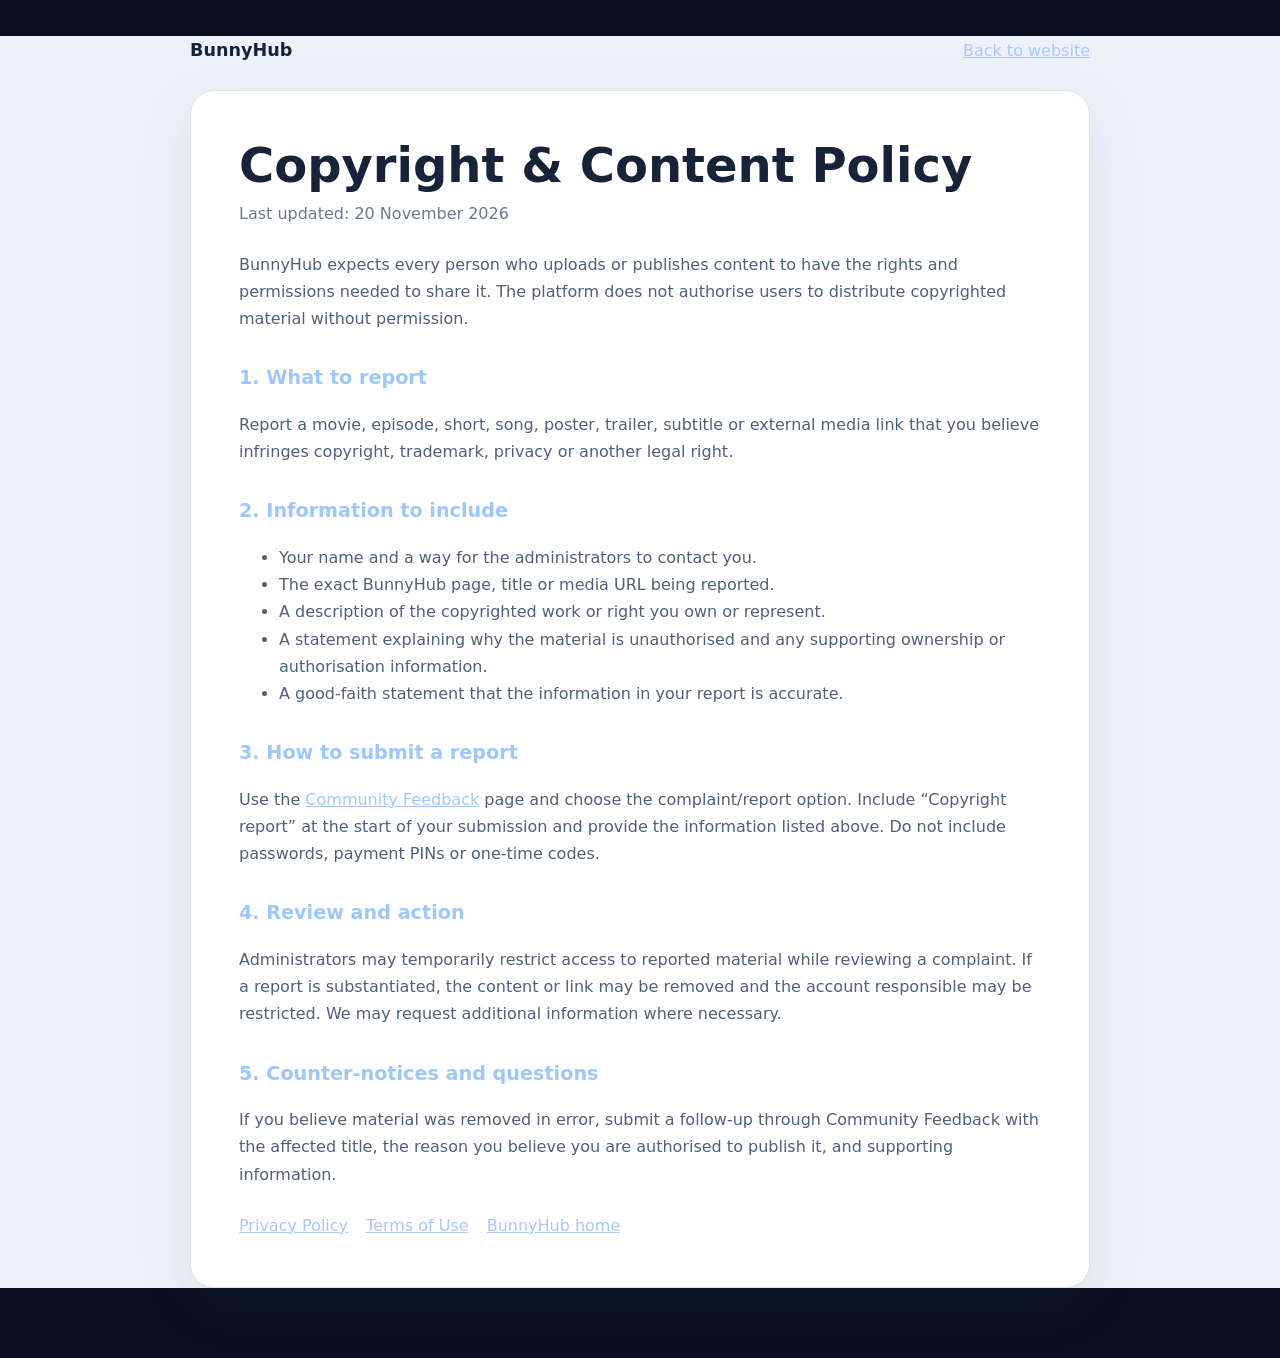
==== copyright.html @ 070378df "feat: complete BunnyHub rebrand, 3-layer ad verification & 24hr download key, multi-hosting (Cloudfl" ====
﻿<!doctype html>
<html lang="en">
<head>
<meta charset="utf-8"><meta name="viewport" content="width=device-width,initial-scale=1">
<meta name="robots" content="index,follow">
<title>Copyright & Content Policy | BunnyHub</title>
<meta name="description" content="Content rights and copyright reporting process for BunnyHub.">
<style>
:root{color-scheme:dark light;font-family:Inter,system-ui,-apple-system,Segoe UI,sans-serif;background:#0b1020;color:#edf2ff}*{box-sizing:border-box}body{margin:0;background:radial-gradient(circle at 10% 0%,#24345a 0,transparent 36%),#0b1020;line-height:1.7}.wrap{width:min(900px,calc(100% - 32px));margin:36px auto 70px}.top{display:flex;justify-content:space-between;align-items:center;gap:16px;margin-bottom:24px}.brand{font-weight:850;font-size:1.1rem;color:#fff;text-decoration:none}.top a:last-child{color:#a9c6ff}.sheet{padding:clamp(22px,5vw,48px);border:1px solid #ffffff20;border-radius:24px;background:#111b2deF;box-shadow:0 24px 80px #0006}h1{font-size:clamp(2rem,5vw,3rem);line-height:1.1;margin:0 0 8px}h2{margin:30px 0 8px;font-size:1.2rem;color:#9cc8ff}p,li{color:#c6d2e6}a{color:#9cc8ff}.updated{margin:0 0 24px;color:#94a6c2}.footer{margin-top:24px;display:flex;gap:18px;flex-wrap:wrap}.footer a{color:#a9c6ff}@media(prefers-color-scheme:light){body{background:#edf2fa;color:#172338}.sheet{background:#fff;border-color:#d9e2ef;box-shadow:0 20px 55px #24324a18}p,li{color:#4f6079}.brand{color:#172338}.updated{color:#687a93}}
</style>
</head>
<body><main class="wrap">
<header class="top"><a class="brand" href="/">BunnyHub</a><a href="/">Back to website</a></header>
<article class="sheet">
<h1>Copyright & Content Policy</h1>
<p class="updated">Last updated: 20 November 2026</p>
<p>BunnyHub expects every person who uploads or publishes content to have the rights and permissions needed to share it. The platform does not authorise users to distribute copyrighted material without permission.</p>

<h2>1. What to report</h2>
<p>Report a movie, episode, short, song, poster, trailer, subtitle or external media link that you believe infringes copyright, trademark, privacy or another legal right.</p>

<h2>2. Information to include</h2>
<ul>
<li>Your name and a way for the administrators to contact you.</li>
<li>The exact BunnyHub page, title or media URL being reported.</li>
<li>A description of the copyrighted work or right you own or represent.</li>
<li>A statement explaining why the material is unauthorised and any supporting ownership or authorisation information.</li>
<li>A good-faith statement that the information in your report is accurate.</li>
</ul>

<h2>3. How to submit a report</h2>
<p>Use the <a href="/#community">Community Feedback</a> page and choose the complaint/report option. Include “Copyright report” at the start of your submission and provide the information listed above. Do not include passwords, payment PINs or one-time codes.</p>

<h2>4. Review and action</h2>
<p>Administrators may temporarily restrict access to reported material while reviewing a complaint. If a report is substantiated, the content or link may be removed and the account responsible may be restricted. We may request additional information where necessary.</p>

<h2>5. Counter-notices and questions</h2>
<p>If you believe material was removed in error, submit a follow-up through Community Feedback with the affected title, the reason you believe you are authorised to publish it, and supporting information.</p>
<div class="footer"><a href="/privacy.html">Privacy Policy</a><a href="/terms.html">Terms of Use</a><a href="/">BunnyHub home</a></div>
</article></main></body></html>
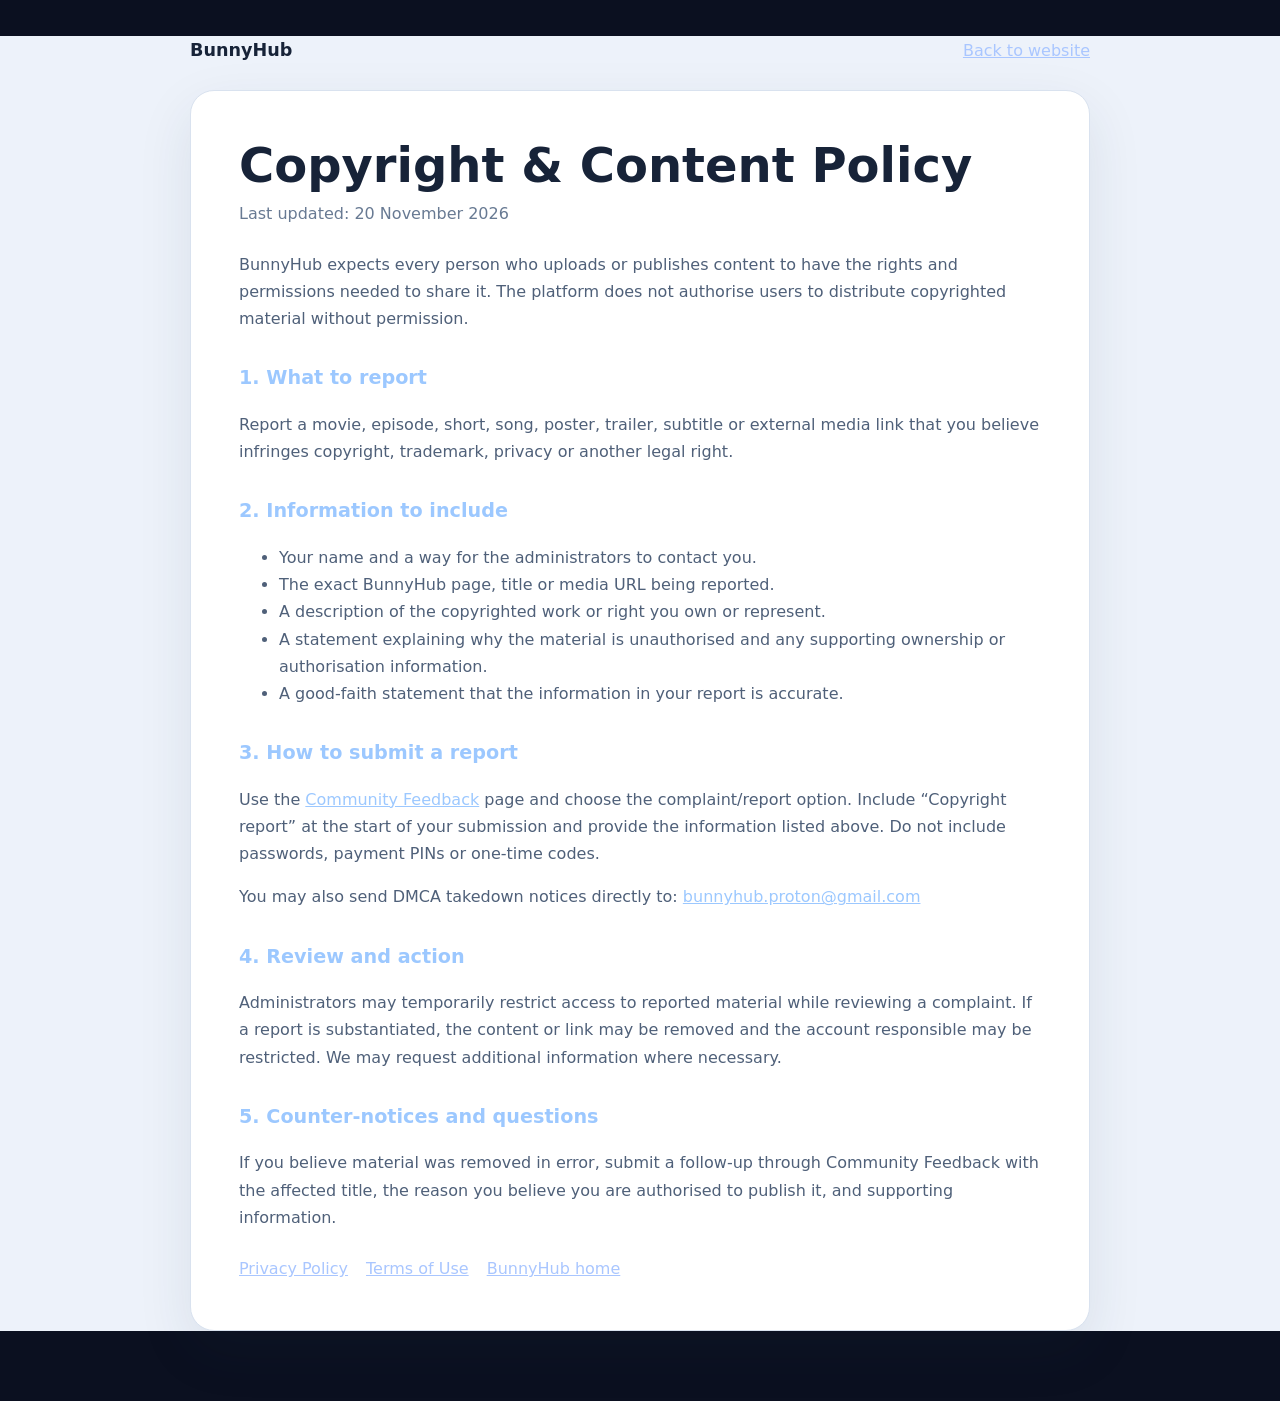
==== commit 4a560ea7: "Add files via upload" ====
--- a/copyright.html
+++ b/copyright.html
@@ -30,6 +30,7 @@
 
 <h2>3. How to submit a report</h2>
 <p>Use the <a href="/#community">Community Feedback</a> page and choose the complaint/report option. Include “Copyright report” at the start of your submission and provide the information listed above. Do not include passwords, payment PINs or one-time codes.</p>
+<p>You may also send DMCA takedown notices directly to: <a href="mailto:bunnyhub.proton@gmail.com">bunnyhub.proton@gmail.com</a></p>
 
 <h2>4. Review and action</h2>
 <p>Administrators may temporarily restrict access to reported material while reviewing a complaint. If a report is substantiated, the content or link may be removed and the account responsible may be restricted. We may request additional information where necessary.</p>
